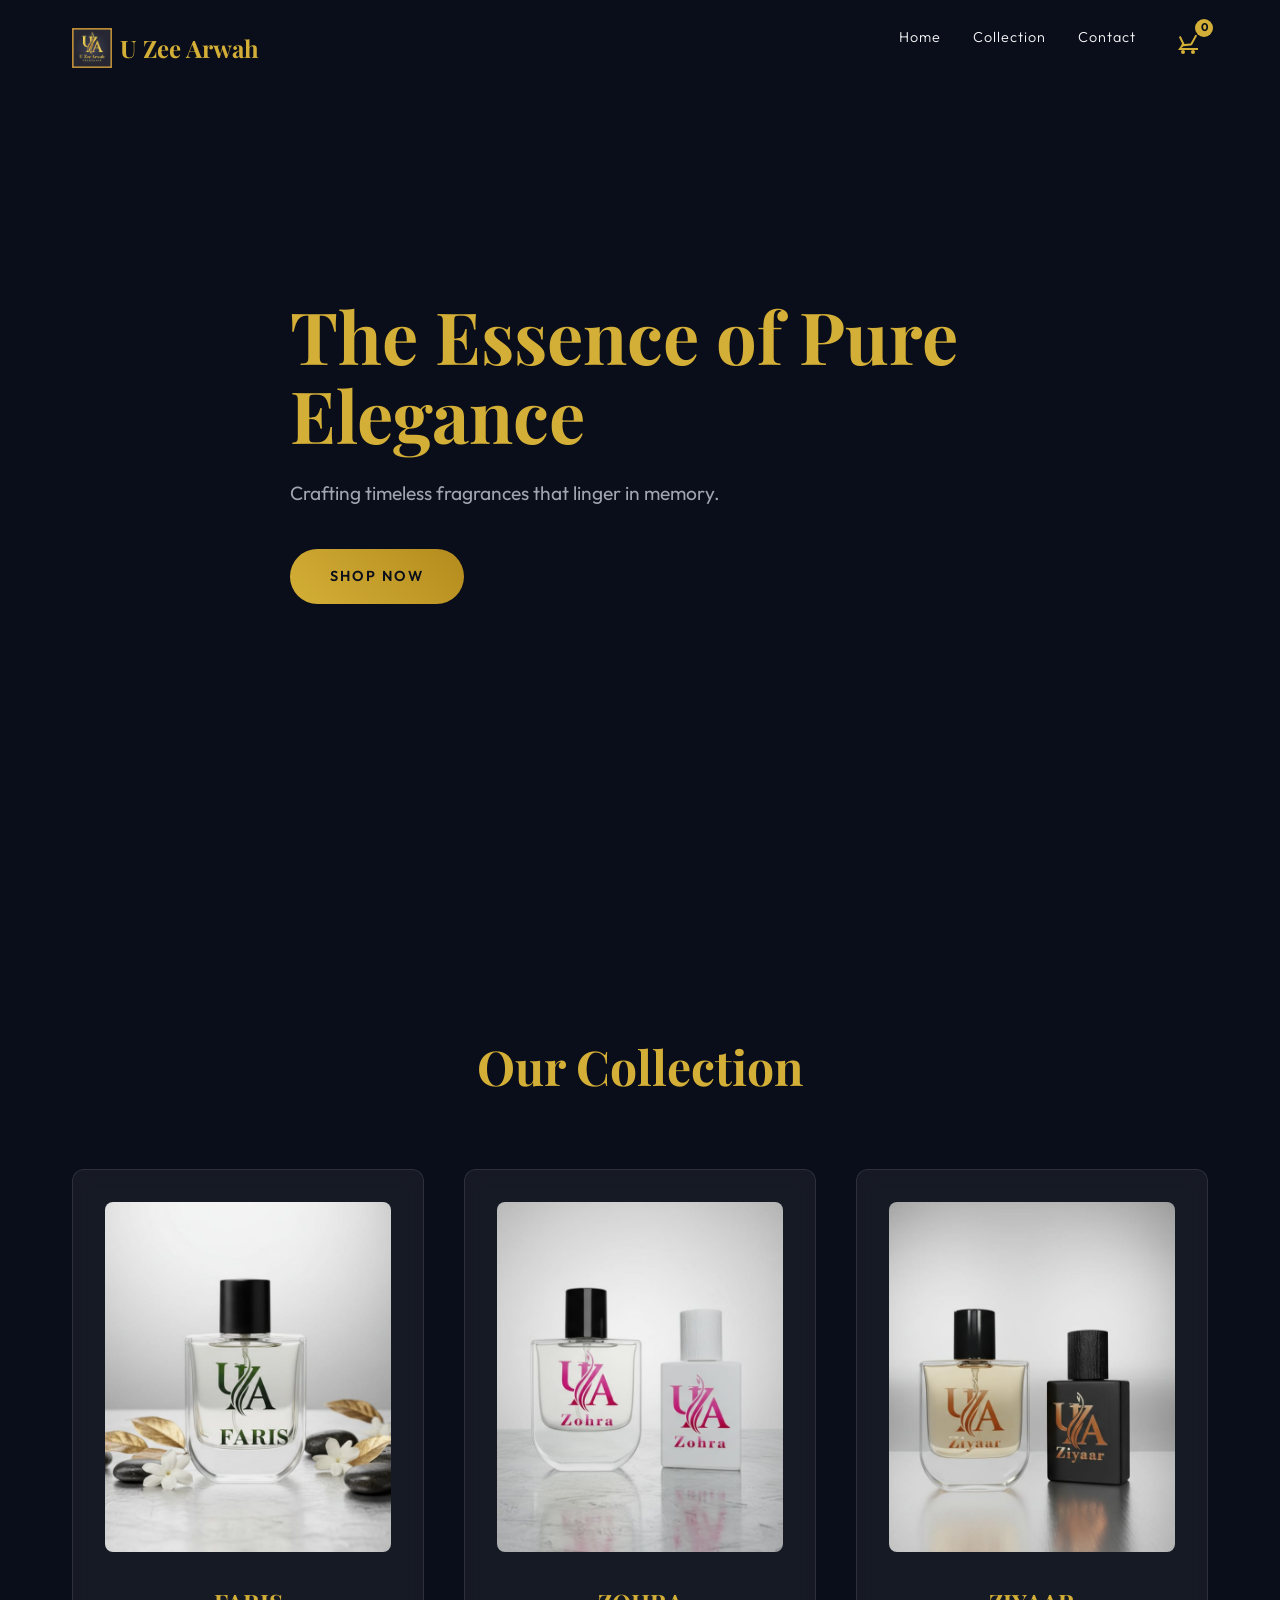
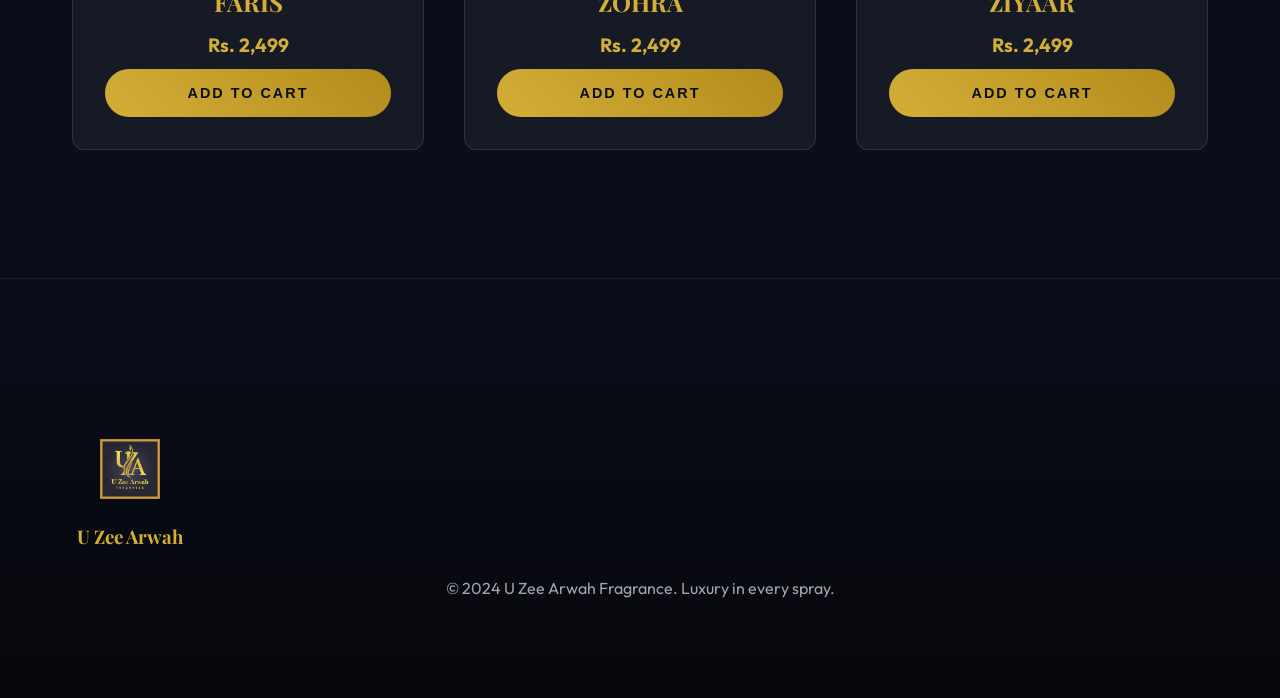
==== index.html @ 87b59cda "Simplified homepage and added Meta Pixel" ====
<!DOCTYPE html>
<html lang="en">

<head>
    <meta charset="UTF-8">
    <meta name="viewport" content="width=device-width, initial-scale=1.0">
    <title>U Zee Arwah Fragrance | Luxury Perfumes & Ouds</title>
    <meta name="description"
        content="Discover the essence of luxury with U Zee Arwah Fragrance. Exquisite perfumes, ouds, and floral scents crafted for the modern individual.">

    <link rel="stylesheet" href="index.css">

    <!-- Meta Pixel Code -->
    <script>
        !function (f, b, e, v, n, t, s) {
            if (f.fbq) return; n = f.fbq = function () {
                n.callMethod ?
                    n.callMethod.apply(n, arguments) : n.queue.push(arguments)
            };
            if (!f._fbq) f._fbq = n; n.push = n; n.loaded = !0; n.version = '2.0';
            n.queue = []; t = b.createElement(e); t.async = !0;
            t.src = v; s = b.getElementsByTagName(e)[0];
            s.parentNode.insertBefore(t, s)
        }(window, document, 'script',
            'https://connect.facebook.net/en_US/fbevents.js');

        fbq('init', '1650521799521785');
        fbq('track', 'PageView');
    </script>

    <noscript>
        <img height="1" width="1" style="display:none"
            src="https://www.facebook.com/tr?id=1650521799521785&ev=PageView&noscript=1" />
    </noscript>
    <!-- End Meta Pixel Code -->
</head>

<body>

    <nav id="navbar">
        <div class="container">
            <a href="#" class="logo">
                <img src="images/logo.jpeg" alt="UZA Logo">
                <span class="serif">U Zee Arwah</span>
            </a>
            <div class="menu-toggle" id="mobile-menu">
                <span class="bar"></span>
                <span class="bar"></span>
                <span class="bar"></span>
            </div>
            <ul id="nav-links">
                <li><a href="#home">Home</a></li>
                <li><a href="#collection">Collection</a></li>
                <li><a href="#contact">Contact</a></li>
                <li>
                    <div class="nav-cart-btn" id="cart-icon">
                        <svg style="width:24px;height:24px" viewBox="0 0 24 24">
                            <path fill="var(--gold)"
                                d="M17,18C15.89,18 15,18.89 15,20A2,2 0 0,0 17,22A2,2 0 0,0 19,20C19,18.89 18.11,18 17,18M7,18C5.89,18 5,18.89 5,20A2,2 0 0,0 7,22A2,2 0 0,0 9,20C9,18.89 8.11,18 7,18M7.27,14.43L7.3,14.27L14.7,13.55C15.37,13.47 15.96,13.06 16.29,12.47L21.16,3.61L19.42,2.68L14.56,11.5L8.5,12.1L4.69,4.03L2.89,4.88L6.06,11.6L4.88,14.03L2,18H22V16H5.27L7.27,14.43Z" />
                        </svg>
                        <span class="cart-count" id="cart-badge">0</span>
                    </div>
                </li>
            </ul>
        </div>
    </nav>

    <header class="hero" id="home">
        <video autoplay muted loop playsinline id="hero-video">
            <source src="images/hero-bg.mp4" type="video/mp4">
        </video>
        <div class="container">
            <div class="hero-content">
                <h1>The Essence of Pure Elegance</h1>
                <p>Crafting timeless fragrances that linger in memory.</p>
                <a href="#collection" class="btn btn-primary">Shop Now</a>
            </div>
        </div>
    </header>

    <section class="section" id="collection">
        <div class="container">
            <div class="section-head">
                <h2>Our Collection</h2>
            </div>
            <div class="product-grid">
                <!-- Faris -->
                <div class="product-card glass" data-id="faris" data-name="FARIS" data-price="2499" data-image="images/faris.jpeg">
                    <img src="images/faris.jpeg" alt="Faris Perfume">
                    <h3>FARIS</h3>
                    <p class="price" style="color: var(--gold); font-weight: 700; font-size: 1.2rem; margin-bottom: 0.5rem;">
                        Rs. 2,499
                    </p>
                    <button class="btn btn-primary add-to-cart" style="width: 100%;">Add to Cart</button>
                </div>

                <!-- Zohra -->
                <div class="product-card glass" data-id="zohra" data-name="ZOHRA" data-price="2499" data-image="images/zohra.jpeg">
                    <img src="images/zohra.jpeg" alt="Zohra Perfume">
                    <h3>ZOHRA</h3>
                    <p class="price" style="color: var(--gold); font-weight: 700; font-size: 1.2rem; margin-bottom: 0.5rem;">
                        Rs. 2,499
                    </p>
                    <button class="btn btn-primary add-to-cart" style="width: 100%;">Add to Cart</button>
                </div>

                <!-- Ziyaar -->
                <div class="product-card glass" data-id="ziyaar" data-name="ZIYAAR" data-price="2499" data-image="images/ziyaar.jpeg">
                    <img src="images/ziyaar.jpeg" alt="Ziyaar Perfume">
                    <h3>ZIYAAR</h3>
                    <p class="price" style="color: var(--gold); font-weight: 700; font-size: 1.2rem; margin-bottom: 0.5rem;">
                        Rs. 2,499
                    </p>
                    <button class="btn btn-primary add-to-cart" style="width: 100%;">Add to Cart</button>
                </div>
            </div>
        </div>
    </section>

    <footer id="contact">
        <div class="container" style="text-align: center; padding: 4rem 0;">
            <div class="footer-logo">
                <img src="images/logo.jpeg" alt="UZA Logo" style="width: 60px;">
                <h3 class="serif" style="color: var(--gold);">U Zee Arwah</h3>
            </div>
            <p style="color: var(--text-muted); margin-top: 1rem;">&copy; 2024 U Zee Arwah Fragrance. Luxury in every spray.</p>
        </div>
    </footer>

    <!-- Cart Drawer -->
    <div class="cart-overlay" id="cart-overlay"></div>
    <div class="cart-drawer" id="cart-drawer">
        <div class="cart-header">
            <h2>Your Cart</h2>
            <button class="close-cart" id="close-cart">&times;</button>
        </div>
        <div class="cart-items" id="cart-items-container"></div>
        <div class="cart-footer">
            <div class="cart-total">
                <span>Total:</span>
                <span id="cart-total-price">Rs. 0</span>
            </div>
            <button class="btn btn-primary" id="checkout-btn" style="width: 100%;">Checkout via WhatsApp</button>
        </div>
    </div>

    <script src="main.js"></script>
</body>

</html>
---- index.css ----
@import url('https://fonts.googleapis.com/css2?family=Outfit:wght@200;300;400;600&family=Playfair+Display:ital,wght@0,400;0,700;1,400&display=swap');

:root {
    --primary-navy: #0a0e1a;
    --secondary-navy: #151d2e;
    --gold: #d4af37;
    --gold-light: #f1d57e;
    --accent-red: #8b0000;
    --text-light: #f8f9fa;
    --text-muted: #a0a4b0;
    --glass: rgba(255, 255, 255, 0.05);
    --glass-border: rgba(255, 255, 255, 0.1);
    --transition: all 0.4s cubic-bezier(0.4, 0, 0.2, 1);
}

* {
    margin: 0;
    padding: 0;
    box-sizing: border-box;
}

html {
    scroll-behavior: smooth;
}

body {
    background-color: var(--primary-navy);
    color: var(--text-light);
    font-family: 'Outfit', sans-serif;
    line-height: 1.6;
    overflow-x: hidden;
}

h1, h2, h3, .serif {
    font-family: 'Playfair Display', serif;
}

.container {
    max-width: 1200px;
    margin: 0 auto;
    padding: 0 2rem;
}

/* Glassmorphism Utility */
.glass {
    background: var(--glass);
    backdrop-filter: blur(10px);
    -webkit-backdrop-filter: blur(10px);
    border: 1px solid var(--glass-border);
    border-radius: 12px;
}

/* Buttons */
.btn {
    display: inline-block;
    padding: 1rem 2.5rem;
    font-size: 0.9rem;
    font-weight: 600;
    text-transform: uppercase;
    letter-spacing: 2px;
    border: none;
    border-radius: 50px;
    cursor: pointer;
    transition: var(--transition);
    text-decoration: none;
}

.btn-primary {
    background: linear-gradient(45deg, var(--gold), #b38b1d);
    color: var(--primary-navy);
}

.btn-primary:hover {
    transform: translateY(-3px);
    box-shadow: 0 10px 20px rgba(212, 175, 55, 0.3);
}

.btn-outline {
    background: transparent;
    border: 1px solid var(--gold);
    color: var(--gold);
}

.btn-outline:hover {
    background: var(--gold);
    color: var(--primary-navy);
}

/* Animations */
.reveal {
    opacity: 0;
    transform: translateY(30px);
    transition: var(--transition);
}

.reveal.active {
    opacity: 1;
    transform: translateY(0);
}

/* Navbar */
nav {
    position: fixed;
    top: 0;
    width: 100%;
    padding: 1.5rem 0;
    z-index: 1000;
    transition: var(--transition);
}

.menu-toggle {
    display: none;
}

nav.scrolled {
    background: rgba(10, 14, 26, 0.9);
    padding: 1rem 0;
    border-bottom: 1px solid var(--glass-border);
}

nav .container {
    display: flex;
    justify-content: space-between;
    align-items: center;
}

nav .logo {
    font-size: 1.5rem;
    font-weight: 700;
    color: var(--gold);
    text-decoration: none;
    display: flex;
    align-items: center;
    gap: 0.5rem;
}

nav .logo img {
    height: 40px;
}

nav ul {
    display: flex;
    gap: 2rem;
    list-style: none;
}

nav ul a {
    color: var(--text-light);
    text-decoration: none;
    font-size: 0.9rem;
    font-weight: 300;
    letter-spacing: 1px;
    transition: var(--transition);
}

nav ul a:hover {
    color: var(--gold);
}

/* Hero Section */
.hero {
    position: relative;
    height: 100vh;
    display: flex;
    align-items: center;
    overflow: hidden;
}

.hero video {
    position: absolute;
    top: 50%;
    left: 50%;
    min-width: 100%;
    min-height: 100%;
    width: auto;
    height: auto;
    z-index: -1;
    transform: translate(-50%, -50%);
    filter: brightness(0.4);
}

.hero-content {
    max-width: 700px;
}

.hero-content h1 {
    font-size: 4.5rem;
    line-height: 1.1;
    margin-bottom: 1.5rem;
    color: var(--gold);
}

.hero-content p {
    font-size: 1.2rem;
    margin-bottom: 2.5rem;
    color: var(--text-muted);
}

/* Collection Section */
.section {
    padding: 8rem 0;
}

.section-head {
    text-align: center;
    margin-bottom: 4rem;
}

.section-head h2 {
    font-size: 3rem;
    margin-bottom: 1rem;
    color: var(--gold);
}

.product-grid {
    display: grid;
    grid-template-columns: repeat(auto-fit, minmax(300px, 1fr));
    gap: 2.5rem;
}

.product-card {
    padding: 2rem;
    text-align: center;
    transition: var(--transition);
}

.product-card:hover {
    transform: translateY(-10px);
}

.product-card img {
    width: 100%;
    height: 350px;
    object-fit: cover;
    border-radius: 8px;
    margin-bottom: 1.5rem;
    background: #000;
}

/* Reviews Section */
.reviews-grid {
    display: grid;
    grid-template-columns: repeat(auto-fit, minmax(300px, 1fr));
    gap: 2.5rem;
}

.review-card {
    padding: 3rem 2rem;
    text-align: center;
    position: relative;
    transition: var(--transition);
    border: 1px solid var(--glass-border);
    border-radius: 12px;
    background: var(--glass);
    backdrop-filter: blur(10px);
}

.review-card:hover {
    transform: translateY(-10px);
    border-color: var(--gold);
}

.stars {
    color: var(--gold);
    font-size: 1.2rem;
    margin-bottom: 1.5rem;
    letter-spacing: 5px;
}

.quote {
    font-style: italic;
    font-size: 1.1rem;
    margin-bottom: 2rem;
    color: var(--text-light);
}

.reviewer h4 {
    color: var(--gold);
    font-size: 1.3rem;
    margin-bottom: 0.3rem;
}

.reviewer span {
    color: var(--text-muted);
    font-size: 0.8rem;
    text-transform: uppercase;
    letter-spacing: 2px;
}

/* Video Reviews Grid */
.video-grid {
    display: grid;
    grid-template-columns: repeat(auto-fit, minmax(200px, 1fr));
    gap: 1.5rem;
    max-width: 1000px;
    margin: 0 auto;
}

.video-card {
    position: relative;
    border-radius: 15px;
    overflow: hidden;
    aspect-ratio: 9/16;
    background: #000;
    border: 1px solid var(--glass-border);
    transition: var(--transition);
}

.video-card video {
    width: 100%;
    height: 100%;
    object-fit: cover;
    opacity: 0.8;
}

.video-card:hover {
    transform: scale(1.03);
    border-color: var(--gold);
}

.video-card:hover video {
    opacity: 1;
}

.video-overlay {
    position: absolute;
    top: 50%;
    left: 50%;
    transform: translate(-50%, -50%);
    color: var(--gold);
    font-size: 3rem;
    pointer-events: none;
    opacity: 0.6;
    transition: var(--transition);
}

.video-card:hover .video-overlay {
    opacity: 0;
}

.product-card h3 {
    font-size: 1.5rem;
    margin-bottom: 0.5rem;
    color: var(--gold);
}

.product-card p {
    color: var(--text-muted);
    font-size: 0.9rem;
    margin-bottom: 1.5rem;
}

/* Story Section */
.story-grid {
    display: grid;
    grid-template-columns: 1fr 1fr;
    gap: 4rem;
    align-items: center;
}

.story-img img {
    width: 100%;
    border-radius: 12px;
}

/* Footer */
footer {
    padding: 6rem 0 2rem;
    border-top: 1px solid var(--glass-border);
    background: linear-gradient(to bottom, var(--primary-navy), #05070a);
}

.footer-grid {
    display: grid;
    grid-template-columns: 1.5fr 1fr 1fr 1.5fr;
    gap: 4rem;
}

.footer-col h4 {
    color: var(--gold);
    margin-bottom: 2rem;
    font-size: 1.2rem;
    position: relative;
}

.footer-col h4::after {
    content: '';
    position: absolute;
    bottom: -10px;
    left: 0;
    width: 30px;
    height: 2px;
    background: var(--gold);
}

.footer-col ul {
    list-style: none;
}

.footer-col li {
    margin-bottom: 1rem;
    display: flex;
    align-items: center;
    gap: 0.8rem;
    color: var(--text-muted);
}

.footer-col a {
    color: var(--text-muted);
    text-decoration: none;
    transition: var(--transition);
}

.footer-col a:hover {
    color: var(--gold);
    padding-left: 5px;
}

.footer-logo {
    margin-bottom: 1.5rem;
    max-width: 180px;
}

.footer-logo img {
    width: 60px;
    margin-bottom: 1rem;
}

/* WhatsApp Floating Button */
.whatsapp-float {
    position: fixed;
    bottom: 30px;
    right: 30px;
    background-color: #25d366;
    color: #fff;
    width: 60px;
    height: 60px;
    border-radius: 50px;
    text-align: center;
    font-size: 30px;
    box-shadow: 2px 2px 15px rgba(0,0,0,0.4);
    z-index: 1000;
    display: flex;
    align-items: center;
    justify-content: center;
    text-decoration: none;
    transition: var(--transition);
}

.whatsapp-float:hover {
    transform: scale(1.1);
    background-color: #128c7e;
}

@media (max-width: 992px) {
    .footer-grid {
        grid-template-columns: repeat(2, 1fr);
        gap: 3rem;
    }
}

@media (max-width: 576px) {
    .footer-col li {
        justify-content: center;
    }

    /* Mobile Navigation */
    .menu-toggle {
        display: block;
        cursor: pointer;
        z-index: 1001;
    }

    .menu-toggle .bar {
        display: block;
        width: 25px;
        height: 3px;
        margin: 5px auto;
        transition: all 0.3s ease-in-out;
        background: var(--gold);
    }

    #nav-links {
        position: fixed;
        left: -100%;
        top: 0;
        flex-direction: column;
        background: var(--primary-navy);
        width: 100%;
        height: 100vh;
        text-align: center;
        transition: 0.3s;
        box-shadow: 0 10px 27px rgba(0, 0, 0, 0.05);
        justify-content: center;
        padding-top: 80px;
        z-index: 1000;
    }

    #nav-links.active {
        left: 0;
    }

    #nav-links li {
        margin: 1.5rem 0;
    }

    #nav-links a {
        font-size: 1.5rem;
    }

    .menu-toggle.active .bar:nth-child(2) {
        opacity: 0;
    }

    .menu-toggle.active .bar:nth-child(1) {
        transform: translateY(8px) rotate(45deg);
    }

    .menu-toggle.active .bar:nth-child(3) {
        transform: translateY(-8px) rotate(-45deg);
    }

    .hero-content h1 { font-size: 3rem; }
    .story-grid { grid-template-columns: 1fr; gap: 3rem; }
}

@media (max-width: 768px) {
    .hero-content h1 { font-size: 2.8rem; }
    .section { padding: 5rem 0; }
    .product-grid { grid-template-columns: 1fr; }
}

/* Shopping Cart Drawer */
.cart-drawer {
    position: fixed;
    top: 0;
    right: -400px;
    width: 400px;
    height: 100vh;
    background: rgba(10, 14, 26, 0.95);
    backdrop-filter: blur(20px);
    -webkit-backdrop-filter: blur(20px);
    border-left: 1px solid var(--glass-border);
    z-index: 2000;
    transition: var(--transition);
    display: flex;
    flex-direction: column;
    padding: 2rem;
}

.cart-drawer.active {
    right: 0;
}

.cart-overlay {
    position: fixed;
    top: 0;
    left: 0;
    width: 100vw;
    height: 100vh;
    background: rgba(0, 0, 0, 0.7);
    z-index: 1999;
    display: none;
    opacity: 0;
    transition: var(--transition);
}

.cart-overlay.active {
    display: block;
    opacity: 1;
}

.cart-header {
    display: flex;
    justify-content: space-between;
    align-items: center;
    margin-bottom: 2rem;
    padding-bottom: 1rem;
    border-bottom: 1px solid var(--glass-border);
}

.cart-header h2 {
    font-size: 1.8rem;
    color: var(--gold);
}

.close-cart {
    background: transparent;
    border: none;
    color: var(--text-light);
    font-size: 1.5rem;
    cursor: pointer;
    transition: var(--transition);
}

.close-cart:hover {
    color: var(--gold);
    transform: rotate(90deg);
}

.cart-items {
    flex: 1;
    overflow-y: auto;
    margin-bottom: 2rem;
    scrollbar-width: thin;
    scrollbar-color: var(--gold) transparent;
}

.cart-item {
    display: flex;
    gap: 1rem;
    margin-bottom: 1.5rem;
    padding-bottom: 1rem;
    border-bottom: 1px solid rgba(255, 255, 255, 0.05);
}

.cart-item img {
    width: 80px;
    height: 80px;
    object-fit: cover;
    border-radius: 8px;
}

.cart-item-info {
    flex: 1;
}

.cart-item-info h4 {
    color: var(--gold);
    margin-bottom: 0.2rem;
}

.cart-item-info p {
    font-size: 0.85rem;
    color: var(--text-muted);
}

.cart-qty-controls {
    display: flex;
    align-items: center;
    gap: 1rem;
    margin-top: 0.5rem;
}

.qty-btn {
    width: 25px;
    height: 25px;
    border-radius: 50%;
    border: 1px solid var(--gold);
    background: transparent;
    color: var(--gold);
    display: flex;
    align-items: center;
    justify-content: center;
    cursor: pointer;
    transition: var(--transition);
}

.qty-btn:hover {
    background: var(--gold);
    color: var(--primary-navy);
}

.remove-item {
    color: #ff4444;
    cursor: pointer;
    font-size: 0.8rem;
    margin-top: 0.5rem;
}

.cart-footer {
    padding-top: 1.5rem;
    border-top: 1px solid var(--glass-border);
}

.cart-total {
    display: flex;
    justify-content: space-between;
    font-size: 1.2rem;
    margin-bottom: 1.5rem;
}

.cart-total span:last-child {
    color: var(--gold);
    font-weight: 700;
}

/* Cart Icon Badge */
.nav-cart-btn {
    position: relative;
    cursor: pointer;
    padding: 0.5rem;
}

.cart-count {
    position: absolute;
    top: -5px;
    right: -5px;
    background: var(--gold);
    color: var(--primary-navy);
    font-size: 0.7rem;
    font-weight: 700;
    width: 18px;
    height: 18px;
    border-radius: 50%;
    display: flex;
    align-items: center;
    justify-content: center;
}

@media (max-width: 480px) {
    .cart-drawer {
        width: 100%;
        right: -100%;
    }
}
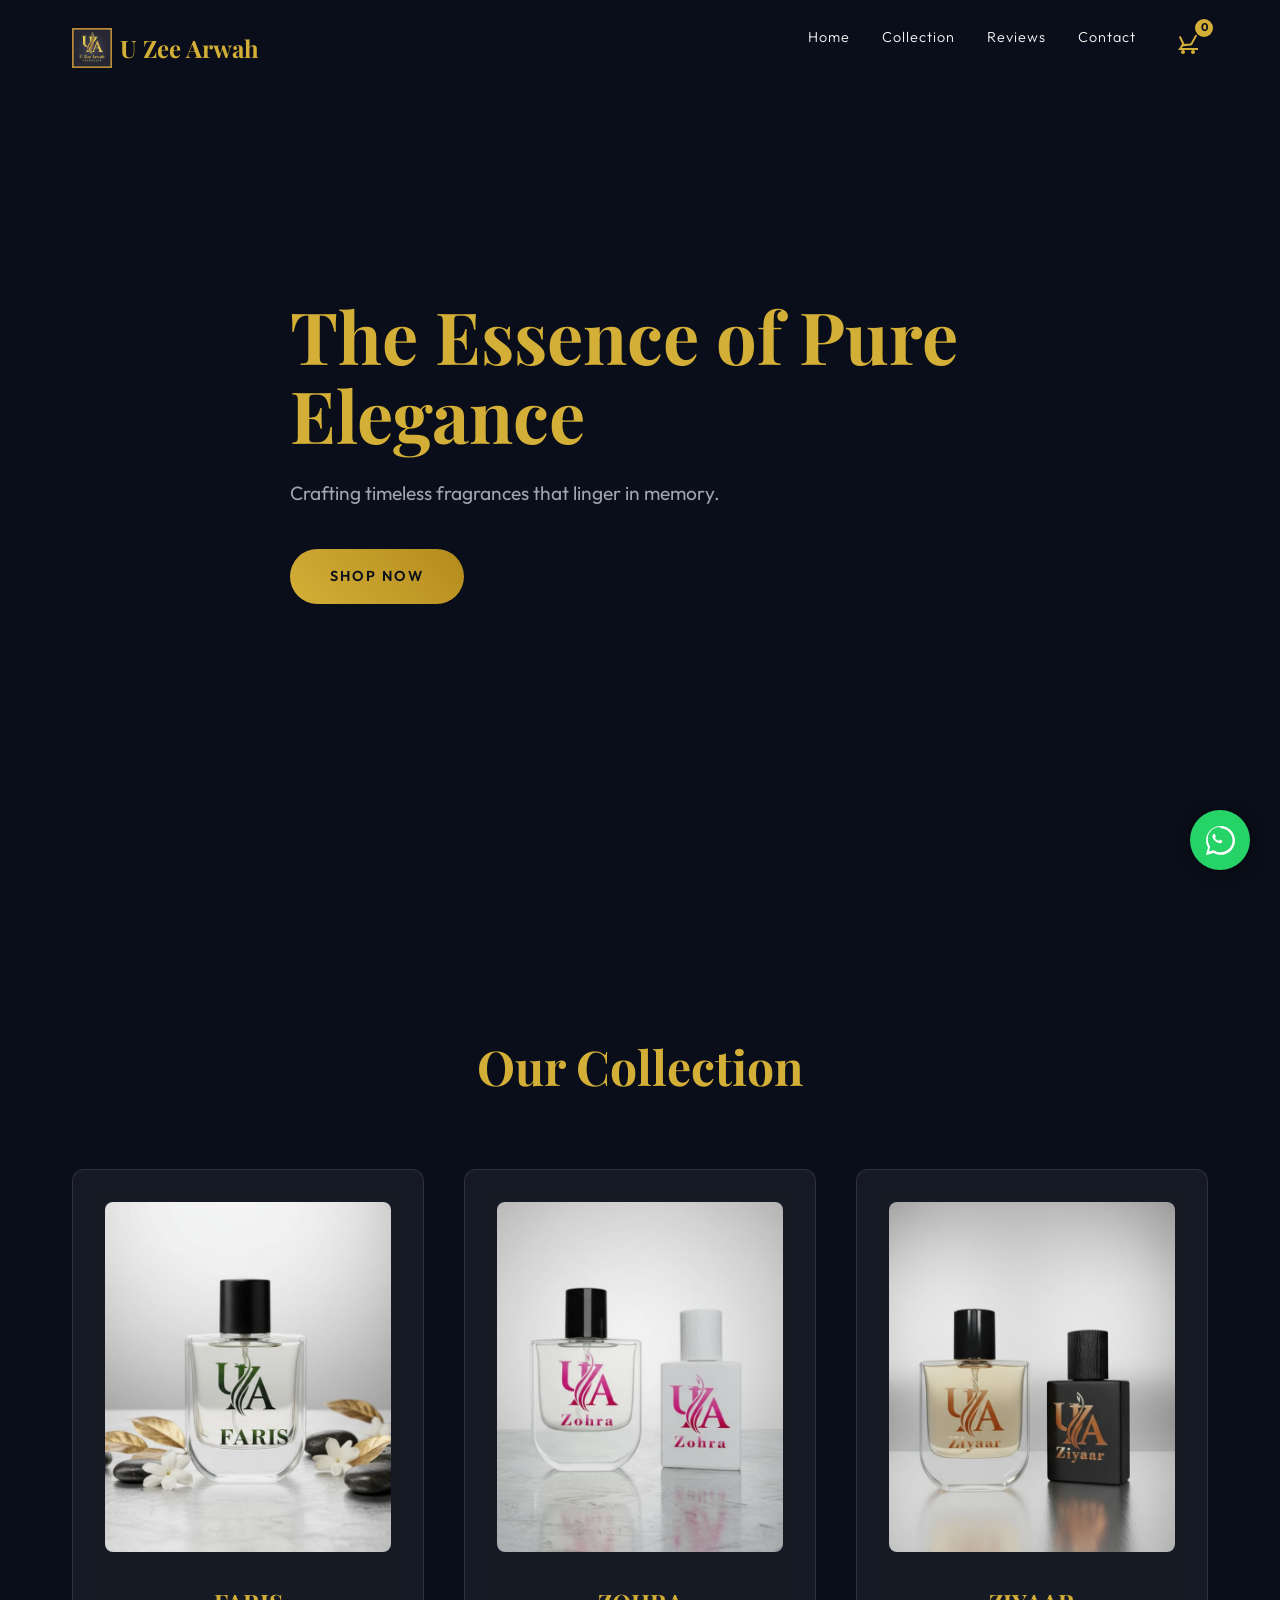
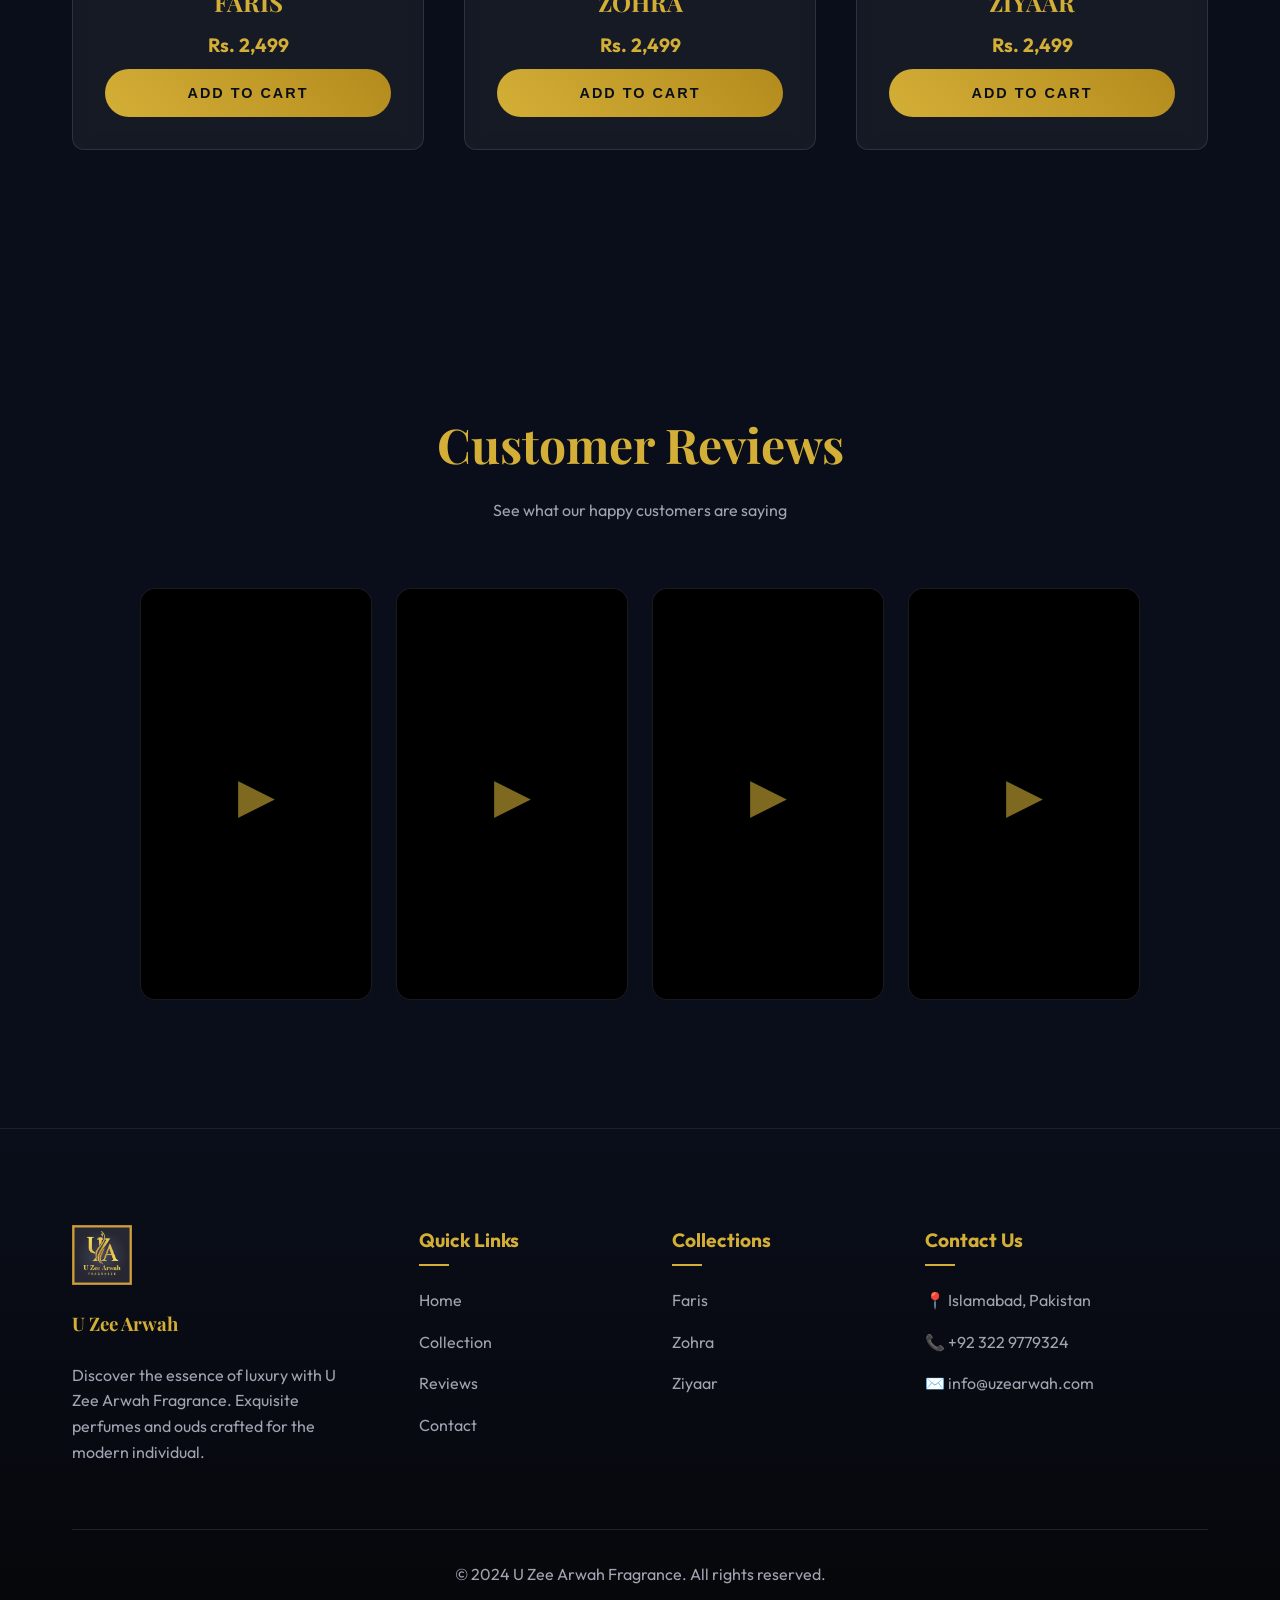
==== commit e0fc19a8: "style: update story section image source to story.jpeg" ====
--- a/index.html
+++ b/index.html
@@ -51,6 +51,7 @@
             <ul id="nav-links">
                 <li><a href="#home">Home</a></li>
                 <li><a href="#collection">Collection</a></li>
+                <li><a href="#reviews">Reviews</a></li>
                 <li><a href="#contact">Contact</a></li>
                 <li>
                     <div class="nav-cart-btn" id="cart-icon">
@@ -117,13 +118,84 @@
         </div>
     </section>
 
+    <section class="section" id="reviews">
+        <div class="container">
+            <div class="section-head">
+                <h2>Customer Reviews</h2>
+                <p style="color: var(--text-muted);">See what our happy customers are saying</p>
+            </div>
+            <div class="video-grid">
+                <!-- Review 1 -->
+                <div class="video-card">
+                    <video loop playsinline>
+                        <source src="images/Review1.mp4" type="video/mp4">
+                    </video>
+                    <div class="video-overlay">▶</div>
+                </div>
+                <!-- Review 2 -->
+                <div class="video-card">
+                    <video loop playsinline>
+                        <source src="images/Review2.mp4" type="video/mp4">
+                    </video>
+                    <div class="video-overlay">▶</div>
+                </div>
+                <!-- Review 3 -->
+                <div class="video-card">
+                    <video loop playsinline>
+                        <source src="images/Review3.mp4" type="video/mp4">
+                    </video>
+                    <div class="video-overlay">▶</div>
+                </div>
+                <!-- Review 4 -->
+                <div class="video-card">
+                    <video loop playsinline>
+                        <source src="images/Review4.mp4" type="video/mp4">
+                    </video>
+                    <div class="video-overlay">▶</div>
+                </div>
+            </div>
+        </div>
+    </section>
+
     <footer id="contact">
-        <div class="container" style="text-align: center; padding: 4rem 0;">
-            <div class="footer-logo">
-                <img src="images/logo.jpeg" alt="UZA Logo" style="width: 60px;">
-                <h3 class="serif" style="color: var(--gold);">U Zee Arwah</h3>
-            </div>
-            <p style="color: var(--text-muted); margin-top: 1rem;">&copy; 2024 U Zee Arwah Fragrance. Luxury in every spray.</p>
+        <div class="container">
+            <div class="footer-grid">
+                <div class="footer-col">
+                    <div class="footer-logo">
+                        <img src="images/logo.jpeg" alt="UZA Logo">
+                        <h3 class="serif" style="color: var(--gold);">U Zee Arwah</h3>
+                    </div>
+                    <p style="color: var(--text-muted);">Discover the essence of luxury with U Zee Arwah Fragrance. Exquisite perfumes and ouds crafted for the modern individual.</p>
+                </div>
+                <div class="footer-col">
+                    <h4>Quick Links</h4>
+                    <ul>
+                        <li><a href="#home">Home</a></li>
+                        <li><a href="#collection">Collection</a></li>
+                        <li><a href="#reviews">Reviews</a></li>
+                        <li><a href="#contact">Contact</a></li>
+                    </ul>
+                </div>
+                <div class="footer-col">
+                    <h4>Collections</h4>
+                    <ul>
+                        <li><a href="#collection">Faris</a></li>
+                        <li><a href="#collection">Zohra</a></li>
+                        <li><a href="#collection">Ziyaar</a></li>
+                    </ul>
+                </div>
+                <div class="footer-col">
+                    <h4>Contact Us</h4>
+                    <ul>
+                        <li>📍 Islamabad, Pakistan</li>
+                        <li>📞 +92 322 9779324</li>
+                        <li>✉️ info@uzearwah.com</li>
+                    </ul>
+                </div>
+            </div>
+            <div style="text-align: center; margin-top: 4rem; padding-top: 2rem; border-top: 1px solid var(--glass-border);">
+                <p style="color: var(--text-muted);">&copy; 2024 U Zee Arwah Fragrance. All rights reserved.</p>
+            </div>
         </div>
     </footer>
 
@@ -145,6 +217,14 @@
     </div>
 
     <script src="main.js"></script>
+
+    <!-- WhatsApp Floating Button -->
+    <a href="https://wa.me/923229779324" class="whatsapp-float" target="_blank" aria-label="Order on WhatsApp">
+        <svg style="width:35px;height:35px" viewBox="0 0 24 24">
+            <path fill="currentColor"
+                d="M12.04 2c-5.46 0-9.91 4.45-9.91 9.91 0 1.75.46 3.45 1.32 4.95L2.05 22l5.25-1.38c1.45.79 3.08 1.21 4.74 1.21 5.46 0 9.91-4.45 9.91-9.91 0-2.65-1.03-5.14-2.9-7.01A9.816 9.816 0 0 0 12.04 2m.01 1.67c2.2 0 4.26.86 5.82 2.42 1.56 1.56 2.41 3.63 2.41 5.82 0 4.54-3.7 8.23-8.24 8.23-1.57 0-3.09-.45-4.41-1.3l-.32-.2-3.27.86.88-3.19-.22-.35c-.92-1.47-1.41-3.19-1.41-4.95 0-4.54 3.7-8.22 8.24-8.22m-3.97 4.73c-.22 0-.37.08-.52.26-.15.18-.58.57-.58 1.39s.6 1.61.68 1.73c.08.12 1.18 1.8 2.85 2.52.4.17.71.27.95.35.4.13.76.11 1.05.07.32-.05 1-.41 1.14-.81.14-.4.14-.74.1-.81-.04-.07-.15-.11-.32-.19s-1-.49-1.15-.55-.26-.08-.37.08-.41.52-.5.62-.18.11-.35.03c-.17-.08-.71-.26-1.35-.83-.5-.45-.83-.99-.93-1.16-.1-.17-.01-.26.08-.34.08-.08.17-.19.26-.29.08-.1.11-.17.17-.28s.03-.21-.01-.29c-.04-.08-.37-.9-.51-1.24-.13-.33-.28-.28-.37-.28z" />
+        </svg>
+    </a>
 </body>
 
 </html>
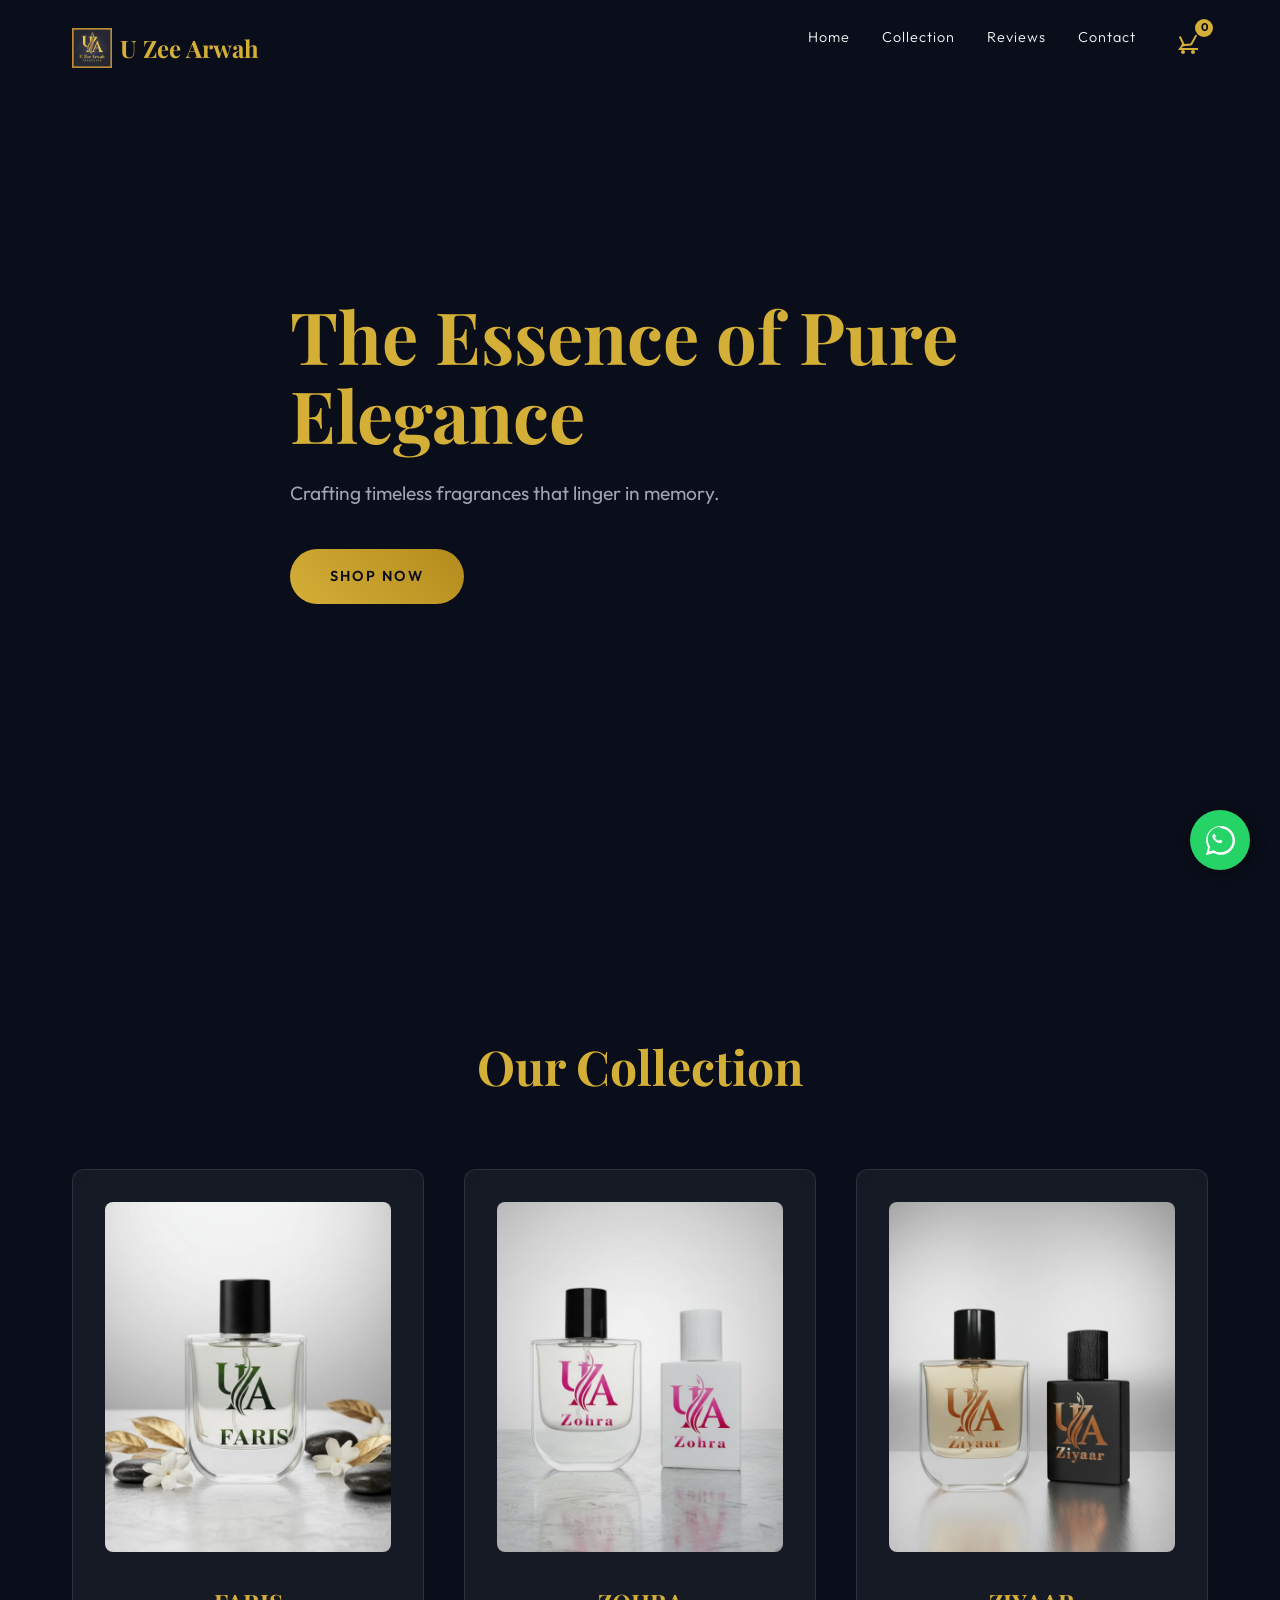
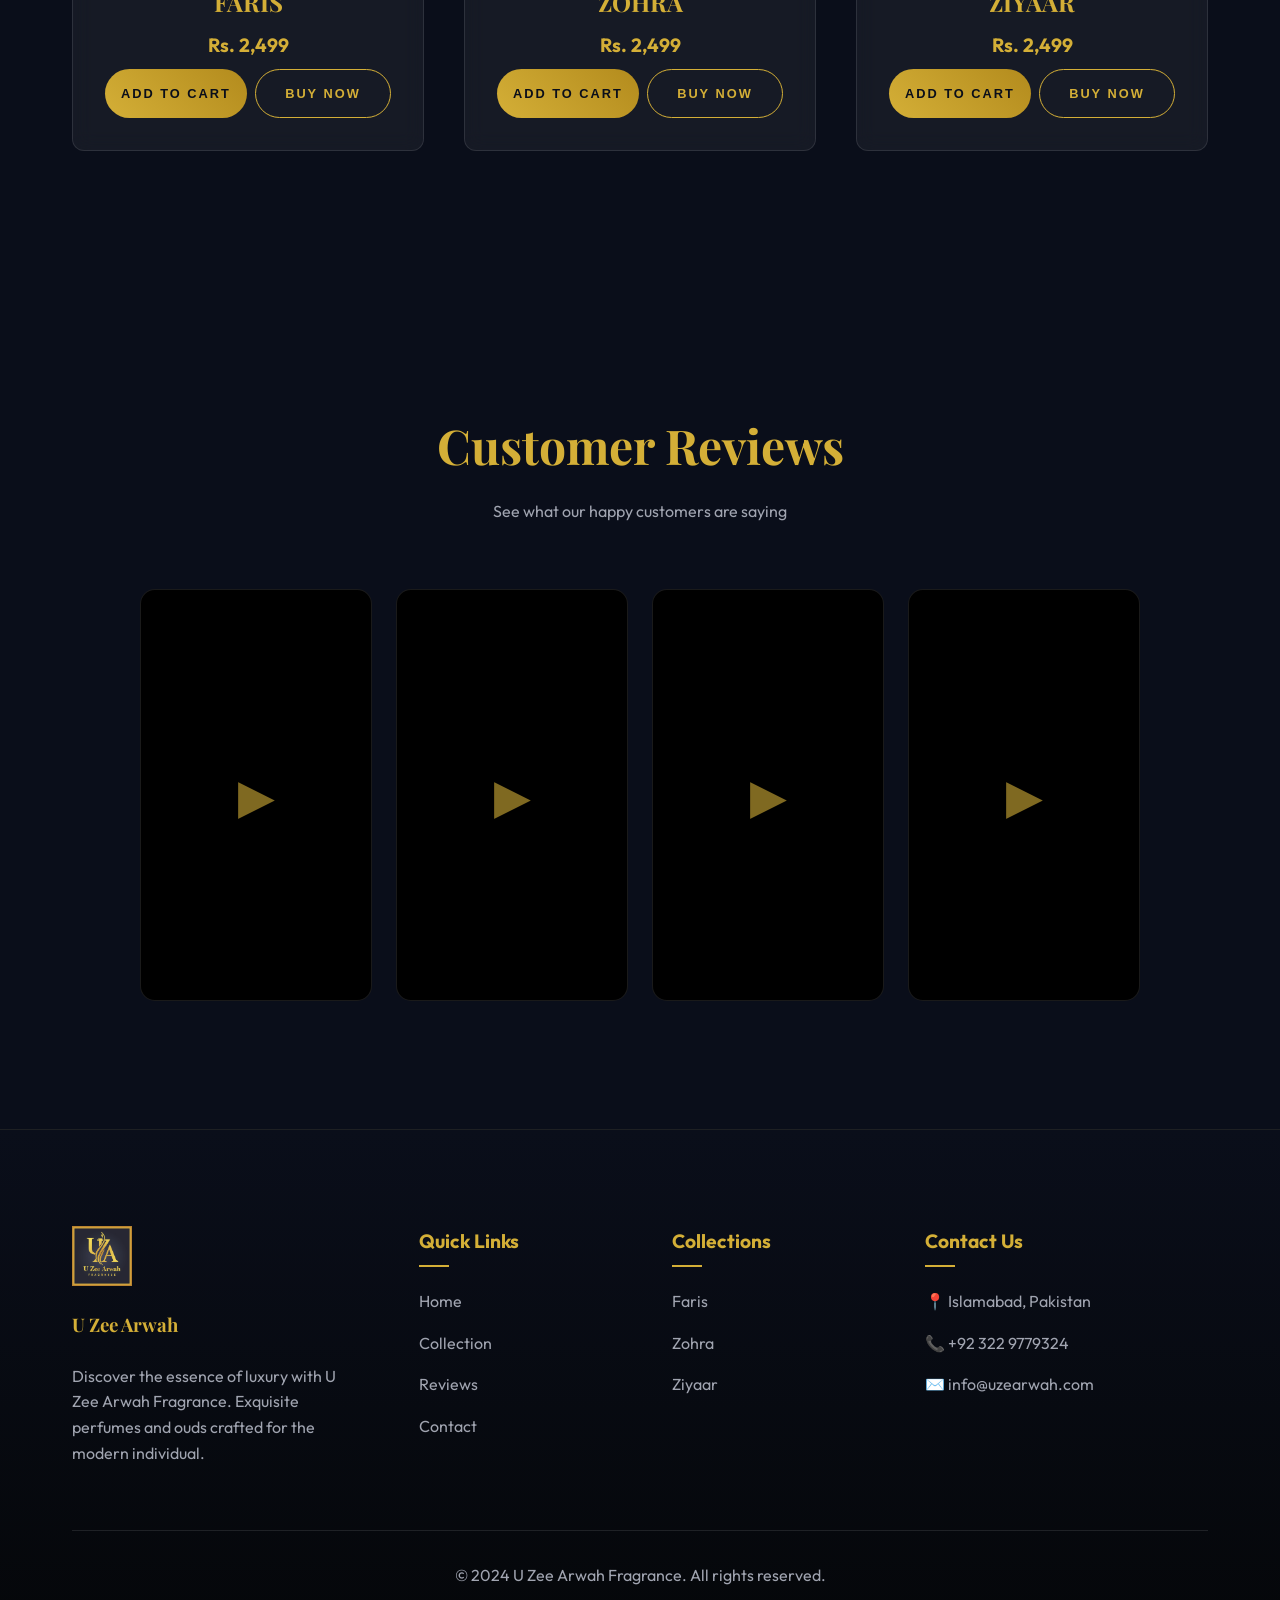
==== commit 685403a6: "With buy now button" ====
--- a/index.html
+++ b/index.html
@@ -92,7 +92,10 @@
                     <p class="price" style="color: var(--gold); font-weight: 700; font-size: 1.2rem; margin-bottom: 0.5rem;">
                         Rs. 2,499
                     </p>
-                    <button class="btn btn-primary add-to-cart" style="width: 100%;">Add to Cart</button>
+                    <div style="display: flex; gap: 0.5rem; flex-wrap: wrap;">
+                        <button class="btn btn-primary add-to-cart" style="flex: 1; padding: 1rem; font-size: 0.8rem; white-space: nowrap;">Add to Cart</button>
+                        <button class="btn btn-outline buy-now" style="flex: 1; padding: 1rem; font-size: 0.8rem; white-space: nowrap;">Buy Now</button>
+                    </div>
                 </div>
 
                 <!-- Zohra -->
@@ -102,7 +105,10 @@
                     <p class="price" style="color: var(--gold); font-weight: 700; font-size: 1.2rem; margin-bottom: 0.5rem;">
                         Rs. 2,499
                     </p>
-                    <button class="btn btn-primary add-to-cart" style="width: 100%;">Add to Cart</button>
+                    <div style="display: flex; gap: 0.5rem; flex-wrap: wrap;">
+                        <button class="btn btn-primary add-to-cart" style="flex: 1; padding: 1rem; font-size: 0.8rem; white-space: nowrap;">Add to Cart</button>
+                        <button class="btn btn-outline buy-now" style="flex: 1; padding: 1rem; font-size: 0.8rem; white-space: nowrap;">Buy Now</button>
+                    </div>
                 </div>
 
                 <!-- Ziyaar -->
@@ -112,7 +118,10 @@
                     <p class="price" style="color: var(--gold); font-weight: 700; font-size: 1.2rem; margin-bottom: 0.5rem;">
                         Rs. 2,499
                     </p>
-                    <button class="btn btn-primary add-to-cart" style="width: 100%;">Add to Cart</button>
+                    <div style="display: flex; gap: 0.5rem; flex-wrap: wrap;">
+                        <button class="btn btn-primary add-to-cart" style="flex: 1; padding: 1rem; font-size: 0.8rem; white-space: nowrap;">Add to Cart</button>
+                        <button class="btn btn-outline buy-now" style="flex: 1; padding: 1rem; font-size: 0.8rem; white-space: nowrap;">Buy Now</button>
+                    </div>
                 </div>
             </div>
         </div>
